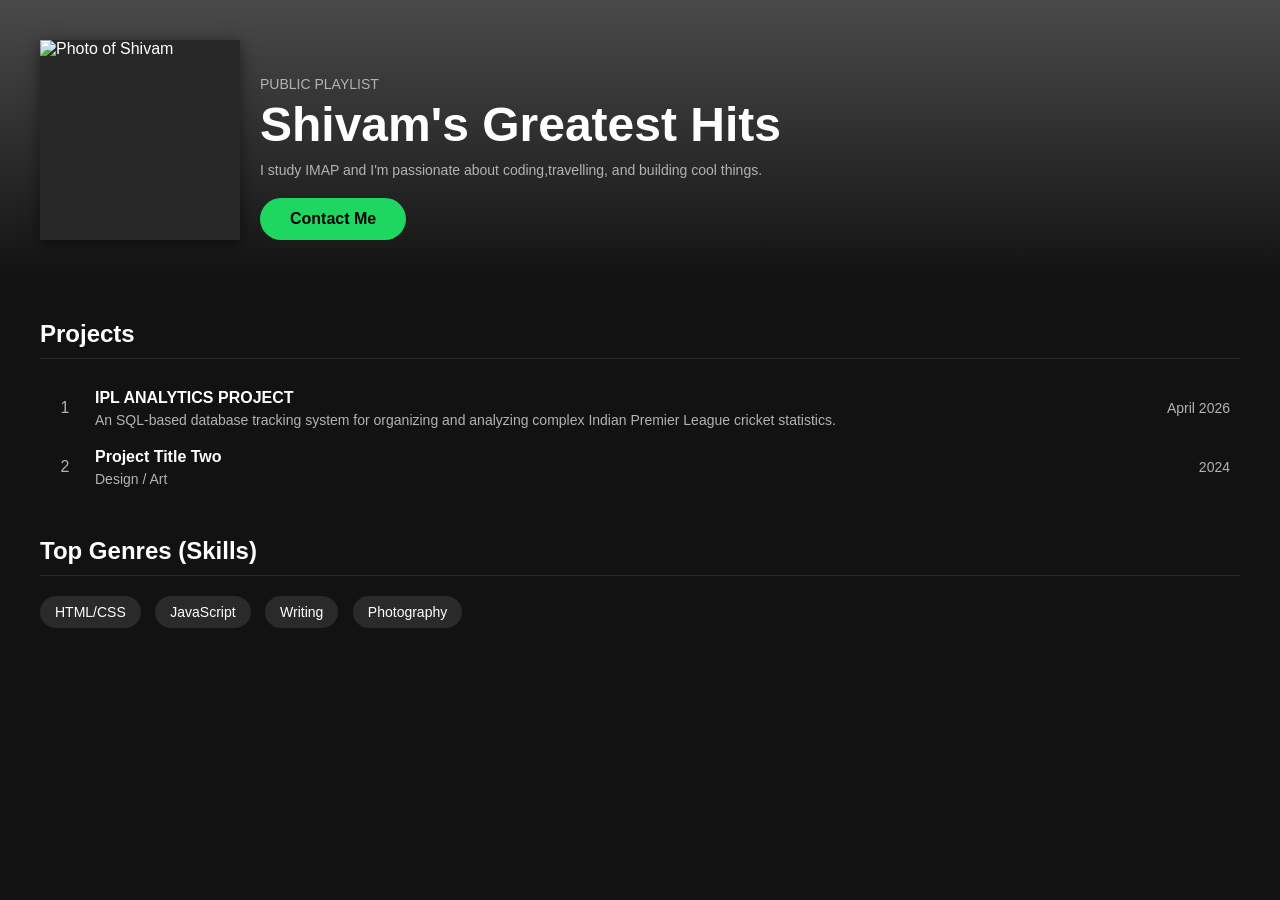
==== index.html @ 2b4e0803 "Add files via upload" ====
<!DOCTYPE html>
<html lang="en">
<head>
    <meta charset="UTF-8">
    <meta name="viewport" content="width=device-width, initial-scale=1.0">
    <title>Gogrify</title>
    <link rel="stylesheet" href="style.css">
</head>
<body>

    <header class="playlist-header">
        <!-- Placeholder for your square profile picture -->
        <img src="SHIVAM.jpg" alt="Photo of Shivam" class="album-cover" style="object-fit: cover;"> 
        <div class="playlist-info">
            <p>PUBLIC PLAYLIST</p>
            <h1>Shivam's Greatest Hits</h1>
            <p id="about">I study IMAP and I'm passionate about coding,travelling, and building cool things.</p>
            <div class="actions">
                <a href="[https://mail.google.com/mail/?view=cm&fs=1&to=shivambackup69@gmail.com](https://mail.google.com/mail/?view=cm&fs=1&to=shivambackup69@gmail.com)" target="_blank" class="play-btn">Contact Me</a>
            </div>
        </div>
    </header>

    <main class="tracklist-container">
        <h2>Projects</h2>
        <div class="tracklist">
            <!-- Project 1 -->
            <a href="https://github.com/shivam-2811/ipl-analytics-dbms" class="track">
                <div class="track-num">1</div>
                <div class="track-details">
                    <h3>IPL ANALYTICS PROJECT</h3>
                    <p>An SQL-based database tracking system for organizing and analyzing complex Indian Premier League cricket statistics.</p>
                </div>
                <div class="track-duration">April 2026</div>
            </a>

            <!-- Project 2 -->
            <a href="link-to-project-2" class="track">
                <div class="track-num">2</div>
                <div class="track-details">
                    <h3>Project Title Two</h3>
                    <p>Design / Art</p>
                </div>
                <div class="track-duration">2024</div>
            </a>
        </div>

        <section class="skills-section">
            <h2>Top Genres (Skills)</h2>
            <div class="tags">
                <span>HTML/CSS</span>
                <span>JavaScript</span>
                <span>Writing</span>
                <span>Photography</span>
            </div>
        </section>
    </main>

</body>
</html>
---- style.css ----
/* Base Styles & Dark Theme */
body {
    margin: 0;
    font-family: -apple-system, BlinkMacSystemFont, "Segoe UI", Roboto, sans-serif;
    background-color: #121212;
    color: #ffffff;
}

a { text-decoration: none; color: inherit; }

/* Playlist Header */
.playlist-header {
    display: flex;
    padding: 40px;
    background: linear-gradient(to bottom, #4a4a4a, #121212);
    gap: 20px;
    align-items: flex-end;
}

.album-cover {
    width: 200px;
    height: 200px;
    background-color: #282828;
    box-shadow: 0 4px 15px rgba(0,0,0,0.5);
    /* Add background-image: url('your-photo.jpg'); here later */
}

.playlist-info p { margin: 5px 0; color: #b3b3b3; font-size: 14px; }
.playlist-info h1 { font-size: 3rem; margin: 0 0 10px 0; }

.play-btn {
    display: inline-block;
    background-color: #1ed760; /* Music app green */
    color: black;
    padding: 12px 30px;
    border-radius: 50px;
    font-weight: bold;
    margin-top: 15px;
}

.play-btn:hover { transform: scale(1.05); }

/* Tracklist (Projects) */
.tracklist-container { padding: 20px 40px; }
.tracklist-container h2 { border-bottom: 1px solid #282828; padding-bottom: 10px;}

.track {
    display: flex;
    align-items: center;
    padding: 10px;
    border-radius: 5px;
}

.track:hover { background-color: #2a2a2a; }

.track-num { width: 30px; color: #b3b3b3; text-align: center; }
.track-details { flex-grow: 1; margin-left: 15px; }
.track-details h3 { margin: 0; font-size: 16px; }
.track-details p { margin: 5px 0 0 0; font-size: 14px; color: #b3b3b3; }
.track-duration { color: #b3b3b3; font-size: 14px; }

/* Skills Tags */
.skills-section { margin-top: 40px; }
.tags span {
    background-color: #2a2a2a;
    padding: 8px 15px;
    border-radius: 20px;
    margin-right: 10px;
    display: inline-block;
    font-size: 14px;
}

/* Mobile Responsiveness (Required by Assignment) */
@media (max-width: 600px) {
    .playlist-header {
        flex-direction: column;
        align-items: center;
        text-align: center;
        padding: 20px;
    }
    .playlist-info h1 { font-size: 2rem; }
    .tracklist-container { padding: 15px; }
}
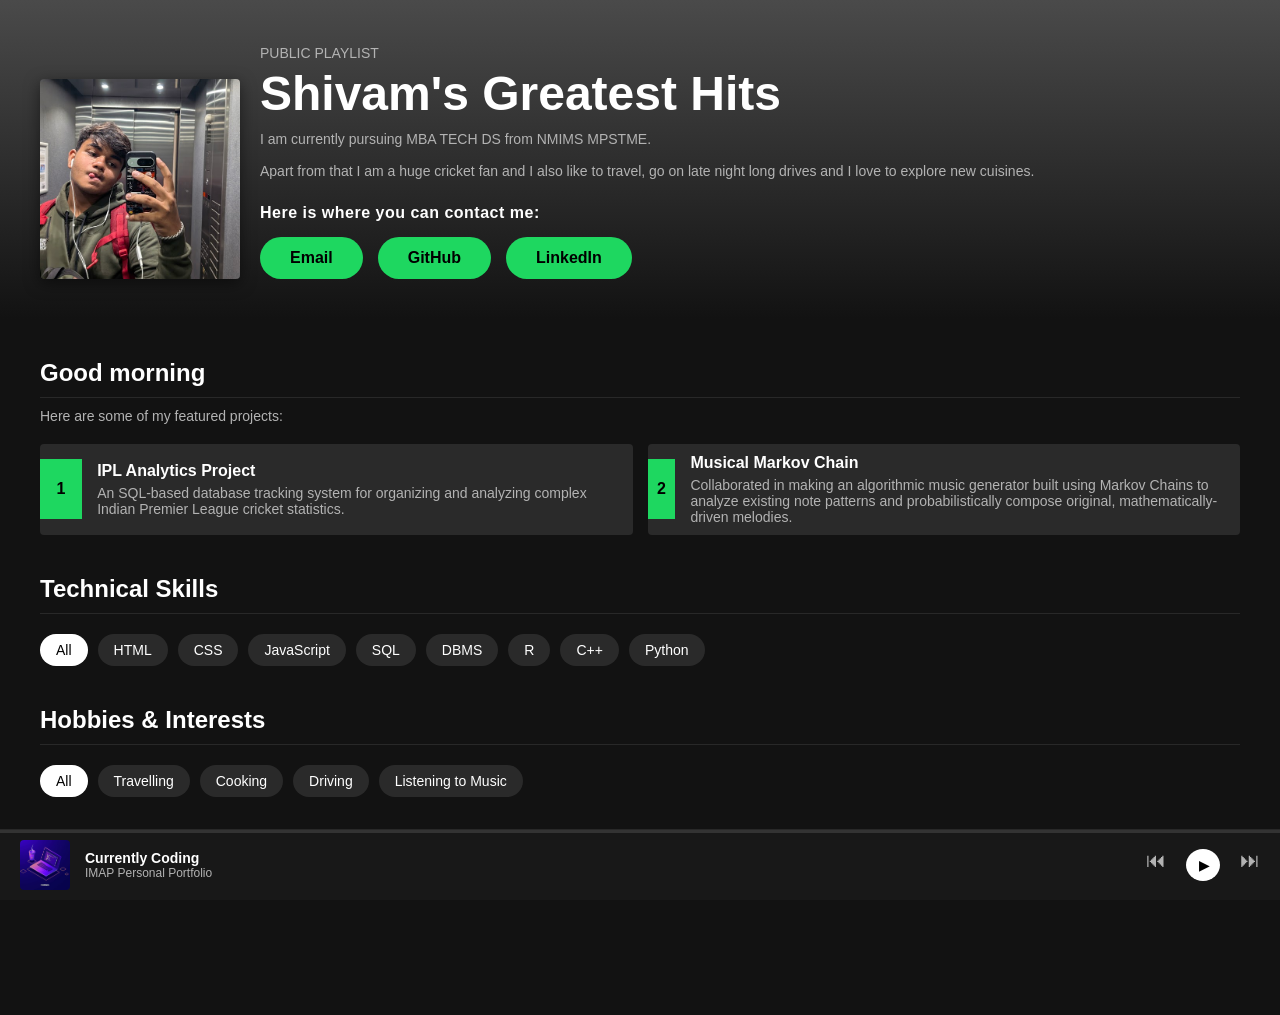
==== commit 675a7ad2: "Add files via upload" ====
--- a/index.html
+++ b/index.html
@@ -5,56 +5,148 @@
     <meta name="viewport" content="width=device-width, initial-scale=1.0">
     <title>Gogrify</title>
     <link rel="stylesheet" href="style.css">
+    <!-- Custom Browser Tab Icon (Favicon) -->
+    <link rel="icon" type="image/jpeg" href="SHIVAM.jpg">
 </head>
 <body>
 
     <header class="playlist-header">
-        <!-- Placeholder for your square profile picture -->
         <img src="SHIVAM.jpg" alt="Photo of Shivam" class="album-cover" style="object-fit: cover;"> 
         <div class="playlist-info">
             <p>PUBLIC PLAYLIST</p>
             <h1>Shivam's Greatest Hits</h1>
-            <p id="about">I study IMAP and I'm passionate about coding,travelling, and building cool things.</p>
-            <div class="actions">
-                <a href="[https://mail.google.com/mail/?view=cm&fs=1&to=shivambackup69@gmail.com](https://mail.google.com/mail/?view=cm&fs=1&to=shivambackup69@gmail.com)" target="_blank" class="play-btn">Contact Me</a>
+            <p id="about">I am currently pursuing MBA TECH DS from NMIMS MPSTME.<br><br>
+                Apart from that I am a huge cricket fan and I also like to travel, go on late night long drives and I love to explore new cuisines.</p>
+           <div style="margin-top: 25px;">
+                <p style="color: white; font-size: 16px; font-weight: bold; margin-bottom: 15px; letter-spacing: 0.5px;">Here is where you can contact me:</p>
+                <div class="actions" style="display: flex; align-items: center; gap: 15px; flex-wrap: wrap;">
+                    <a href="https://mail.google.com/mail/?view=cm&fs=1&to=shivambackup69@gmail.com" target="_blank" class="play-btn" style="margin-top: 0;">Email</a>
+                    <a href="https://github.com/shivam-2811" target="_blank" class="play-btn" style="margin-top: 0;">GitHub</a>
+                    <a href="https://linkedin.com/in/your-profile" target="_blank" class="play-btn" style="margin-top: 0;">LinkedIn</a>
+                </div>
             </div>
         </div>
     </header>
 
     <main class="tracklist-container">
-        <h2>Projects</h2>
+        <!-- Dynamic Time-Based Greeting -->
+        <h2 id="dynamic-greeting">Good evening</h2>
+        <p style="color: #b3b3b3; margin-top: -10px; margin-bottom: 20px; font-size: 14px;">Here are some of my featured projects:</p>
+        
         <div class="tracklist">
             <!-- Project 1 -->
-            <a href="https://github.com/shivam-2811/ipl-analytics-dbms" class="track">
+            <a href="https://github.com/shivam-2811/ipl-analytics-dbms" class="track" target="_blank">
                 <div class="track-num">1</div>
                 <div class="track-details">
-                    <h3>IPL ANALYTICS PROJECT</h3>
+                    <h3>IPL Analytics Project</h3>
                     <p>An SQL-based database tracking system for organizing and analyzing complex Indian Premier League cricket statistics.</p>
                 </div>
                 <div class="track-duration">April 2026</div>
             </a>
 
             <!-- Project 2 -->
-            <a href="link-to-project-2" class="track">
+            <a href="https://github.com/jthacker14/MusicalMarkov" class="track" target="_blank">
                 <div class="track-num">2</div>
                 <div class="track-details">
-                    <h3>Project Title Two</h3>
-                    <p>Design / Art</p>
+                    <h3>Musical Markov Chain</h3>
+                    <p>Collaborated in making an algorithmic music generator built using Markov Chains to analyze existing note patterns and probabilistically compose original, mathematically-driven melodies.</p>
                 </div>
                 <div class="track-duration">2024</div>
             </a>
         </div>
 
+        <!-- Skills Section -->
         <section class="skills-section">
-            <h2>Top Genres (Skills)</h2>
+            <h2>Technical Skills</h2>
             <div class="tags">
-                <span>HTML/CSS</span>
+                <span>All</span> 
+                <span>HTML</span>
+                <span>CSS</span>
                 <span>JavaScript</span>
-                <span>Writing</span>
-                <span>Photography</span>
+                <span>SQL</span>
+                <span>DBMS</span>
+                <span>R</span>
+                <span>C++</span>
+                <span>Python</span>
             </div>
         </section>
+
+        <!-- Hobbies Section -->
+        <section class="skills-section">
+            <h2>Hobbies & Interests</h2>
+            <div class="tags">
+                <span>All</span> 
+                <span>Travelling</span>
+                <span>Cooking</span>
+                <span>Driving</span>
+                <span>Listening to Music</span>
+            </div>
+        </section>
+        <div style="text-align: center; padding: 60px 0 20px 0; color: #b3b3b3; font-size: 12px;">
+            <p>Built with HTML, CSS & JS by Shivam © 2026</p>
+        </div>
     </main>
+
+    <!-- Now Playing Footer Bar -->
+    <div class="now-playing-bar">
+        <!-- Live Music Progress Bar -->
+        <div class="progress-background" style="position: absolute; top: 0; left: 0; width: 100%; height: 3px; background-color: #333;">
+            <div id="progress-bar" style="height: 100%; width: 0%; background-color: #1ed760;"></div>
+        </div>
+        
+        <div class="playing-info">
+            <img src="coding.jpg" alt="Project Art" class="mini-art" style="object-fit: cover;">
+            <div>
+                <h4>Currently Coding</h4>
+                <p>IMAP Personal Portfolio</p>
+            </div>
+        </div>
+        <div class="player-controls">
+            <span>⏮</span>
+            <span class="play-pause">▶</span>
+            <span>⏭</span>
+        </div>
+    </div>
+
+    <!-- Hidden audio file loaded here -->
+    <audio id="bg-music" src="song.mp3"></audio>
+
+    <script>
+        // Dynamic time-based greeting logic
+        const hour = new Date().getHours();
+        const greetingElement = document.getElementById('dynamic-greeting');
+        
+        if (hour < 12) {
+            greetingElement.textContent = 'Good morning';
+        } else if (hour < 18) {
+            greetingElement.textContent = 'Good afternoon';
+        } else {
+            greetingElement.textContent = 'Good evening';
+        }
+
+        // Select the play button and the audio file
+        const playButton = document.querySelector('.play-pause');
+        const mySong = document.getElementById('bg-music');
+        let isPlaying = false;
+
+        // Toggle between play/pause icons AND play/pause the actual audio
+        playButton.addEventListener('click', () => {
+            isPlaying = !isPlaying;
+            if (isPlaying) {
+                playButton.textContent = '⏸'; // Change icon to Pause
+                mySong.play();                // Start the music
+            } else {
+                playButton.textContent = '▶'; // Change icon to Play
+                mySong.pause();               // Stop the music
+            }
+        });
+
+        // Update the progress bar as the song plays
+        mySong.addEventListener('timeupdate', () => {
+            const progress = (mySong.currentTime / mySong.duration) * 100;
+            document.getElementById('progress-bar').style.width = progress + '%';
+        });
+    </script>
 
 </body>
 </html>
--- a/style.css
+++ b/style.css
@@ -4,6 +4,7 @@
     font-family: -apple-system, BlinkMacSystemFont, "Segoe UI", Roboto, sans-serif;
     background-color: #121212;
     color: #ffffff;
+    padding-bottom: 80px; /* Prevents the footer from hiding the bottom of the page */
 }
 
 a { text-decoration: none; color: inherit; }
@@ -22,7 +23,7 @@
     height: 200px;
     background-color: #282828;
     box-shadow: 0 4px 15px rgba(0,0,0,0.5);
-    /* Add background-image: url('your-photo.jpg'); here later */
+    border-radius: 4px;
 }
 
 .playlist-info p { margin: 5px 0; color: #b3b3b3; font-size: 14px; }
@@ -40,37 +41,144 @@
 
 .play-btn:hover { transform: scale(1.05); }
 
-/* Tracklist (Projects) */
+/* Tracklist (Projects) - Updated to Grid Look */
 .tracklist-container { padding: 20px 40px; }
 .tracklist-container h2 { border-bottom: 1px solid #282828; padding-bottom: 10px;}
 
+.tracklist {
+    display: grid;
+    grid-template-columns: repeat(auto-fit, minmax(250px, 1fr));
+    gap: 15px;
+}
+
 .track {
+    background-color: #2a2a2a; 
+    border-radius: 4px;
+    padding: 0;
+    overflow: hidden;
     display: flex;
     align-items: center;
-    padding: 10px;
-    border-radius: 5px;
+    transition: background-color 0.2s ease;
+    cursor: pointer;
 }
 
-.track:hover { background-color: #2a2a2a; }
+.track:hover { 
+    background-color: #4a4a4a; 
+    transform: none; 
+    box-shadow: none;
+}
 
-.track-num { width: 30px; color: #b3b3b3; text-align: center; }
-.track-details { flex-grow: 1; margin-left: 15px; }
+.track-num { 
+    width: 60px; 
+    height: 60px; 
+    background-color: #1ed760; 
+    display: flex;
+    align-items: center;
+    justify-content: center;
+    color: black; 
+    font-weight: bold; 
+}
+
+.track-details { 
+    flex-grow: 1; 
+    padding: 10px 15px; 
+    margin-left: 0; 
+}
+
 .track-details h3 { margin: 0; font-size: 16px; }
 .track-details p { margin: 5px 0 0 0; font-size: 14px; color: #b3b3b3; }
-.track-duration { color: #b3b3b3; font-size: 14px; }
 
-/* Skills Tags */
-.skills-section { margin-top: 40px; }
-.tags span {
-    background-color: #2a2a2a;
-    padding: 8px 15px;
-    border-radius: 20px;
-    margin-right: 10px;
-    display: inline-block;
-    font-size: 14px;
+.track-duration { 
+    display: none; /* Hidden to match the recent cards look */
 }
 
-/* Mobile Responsiveness (Required by Assignment) */
+/* Skills Tags - Updated to Pill Look */
+.skills-section { margin-top: 40px; }
+
+.tags {
+    display: flex;
+    flex-wrap: wrap;
+    gap: 10px;
+}
+
+.tags span {
+    background-color: #2a2a2a; 
+    color: white;
+    padding: 8px 16px;
+    border-radius: 32px; /* Makes them perfectly round on the edges */
+    font-size: 14px;
+    font-weight: 500;
+    margin: 0;
+}
+
+/* Makes the first tag in every section look "Active" (White background, black text) */
+.tags span:first-child {
+    background-color: white;
+    color: black;
+}
+
+/* Now Playing Bar */
+.now-playing-bar {
+    position: fixed;
+    bottom: 0;
+    left: 0;
+    width: 100%;
+    background-color: #181818;
+    border-top: 1px solid #282828;
+    display: flex;
+    justify-content: space-between;
+    align-items: center;
+    padding: 10px 20px;
+    box-sizing: border-box;
+    z-index: 100;
+}
+
+.playing-info {
+    display: flex;
+    align-items: center;
+    gap: 15px;
+}
+
+.mini-art {
+    width: 50px;
+    height: 50px;
+    background-color: #1ed760; 
+    border-radius: 4px;
+}
+
+.playing-info h4 { margin: 0; font-size: 14px; }
+.playing-info p { margin: 0; font-size: 12px; color: #b3b3b3; }
+
+.player-controls {
+    display: flex;
+    gap: 20px;
+    font-size: 20px;
+    color: #b3b3b3;
+    cursor: pointer;
+}
+
+/* Play button updated to White Circle */
+.play-pause {
+    background-color: white;
+    color: black;
+    border-radius: 50%;
+    width: 32px;
+    height: 32px;
+    display: flex;
+    align-items: center;
+    justify-content: center;
+    font-size: 14px;
+    padding-left: 2px; /* Centers the play triangle */
+}
+
+.play-pause:hover { 
+    transform: scale(1.05); 
+    color: black;
+}
+
+.player-controls span:hover { color: white; }
+
+/* Mobile Responsiveness */
 @media (max-width: 600px) {
     .playlist-header {
         flex-direction: column;
@@ -80,4 +188,10 @@
     }
     .playlist-info h1 { font-size: 2rem; }
     .tracklist-container { padding: 15px; }
+    
+    /* Adjusts bottom bar for mobile screens */
+    .playing-info h4 { font-size: 12px; }
+    .playing-info p { font-size: 10px; }
+    .player-controls { gap: 10px; font-size: 16px; }
+    .mini-art { width: 40px; height: 40px; }
 }
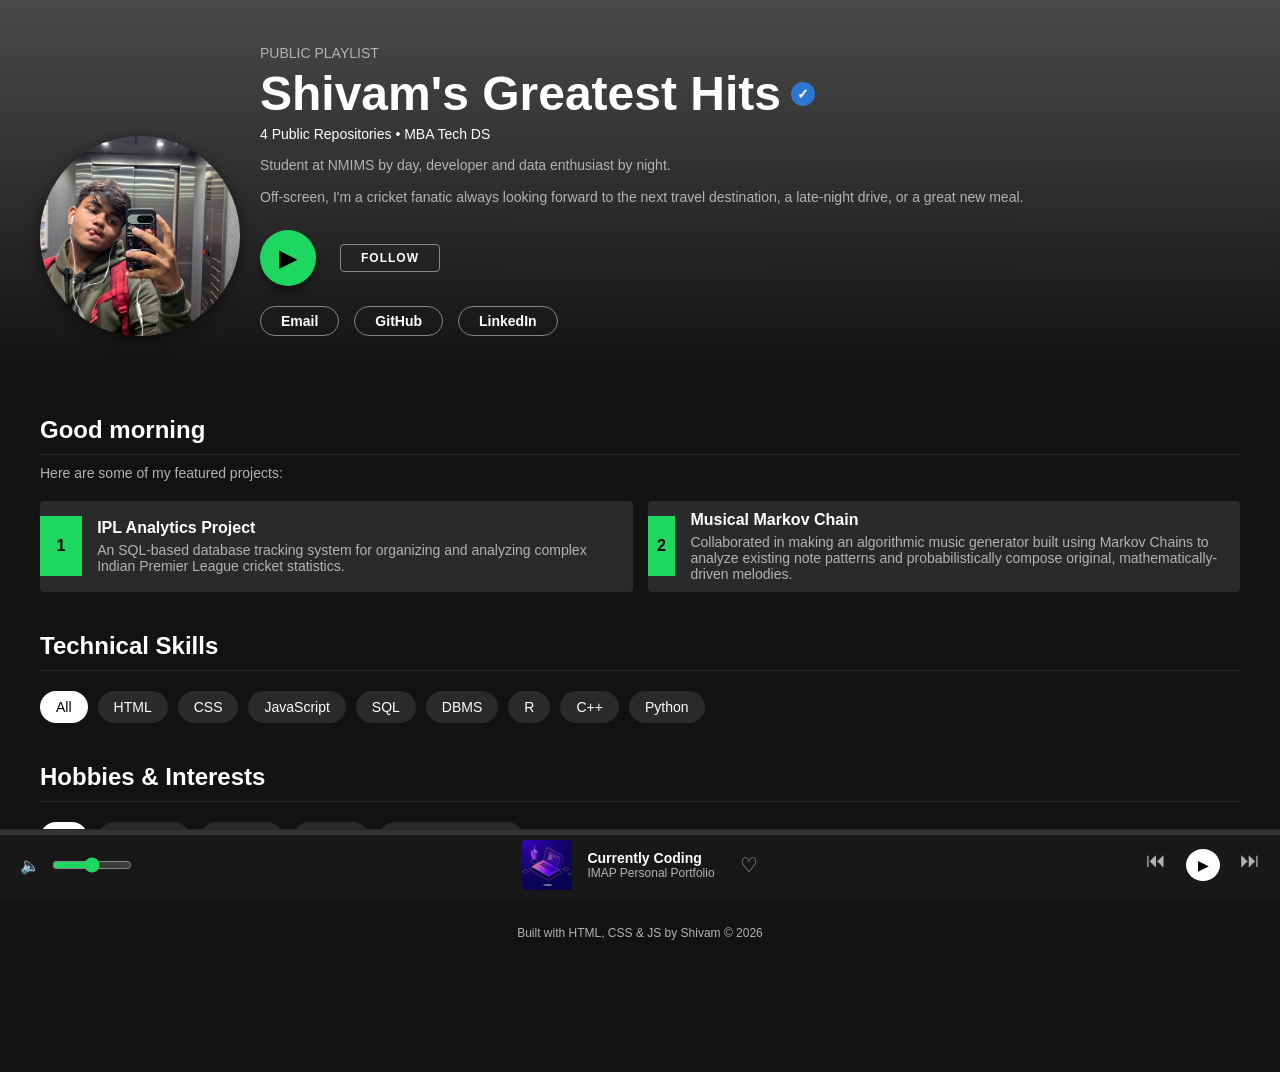
==== commit 2477b7aa: "Add files via upload" ====
--- a/index.html
+++ b/index.html
@@ -11,19 +11,30 @@
 <body>
 
     <header class="playlist-header">
-        <img src="SHIVAM.jpg" alt="Photo of Shivam" class="album-cover" style="object-fit: cover;"> 
+        <img src="SHIVAM.jpg" alt="Photo of Shivam" class="album-cover" style="object-fit: cover; border-radius: 50%;">
         <div class="playlist-info">
             <p>PUBLIC PLAYLIST</p>
-            <h1>Shivam's Greatest Hits</h1>
-            <p id="about">I am currently pursuing MBA TECH DS from NMIMS MPSTME.<br><br>
-                Apart from that I am a huge cricket fan and I also like to travel, go on late night long drives and I love to explore new cuisines.</p>
-           <div style="margin-top: 25px;">
-                <p style="color: white; font-size: 16px; font-weight: bold; margin-bottom: 15px; letter-spacing: 0.5px;">Here is where you can contact me:</p>
+            <h1 style="display: flex; align-items: center; gap: 10px; margin: 0 0 5px 0;">
+                Shivam's Greatest Hits
+                <span style="background-color: #2e77d0; color: white; border-radius: 50%; width: 24px; height: 24px; display: flex; align-items: center; justify-content: center; font-size: 14px;">✓</span>
+            </h1>
+            <p style="color: white; font-weight: 500; font-size: 14px; margin: 0 0 15px 0;">4 Public Repositories • MBA Tech DS</p>
+            <p id="about">Student at NMIMS by day, developer and data enthusiast by night.<br><br>
+                Off-screen, I'm a cricket fanatic always looking forward to the next travel destination, a late-night drive, or a great new meal.</p>
+          <div style="margin-top: 25px;">
+                <!-- Distinctive Follow Button Row -->
+                <div style="margin-bottom: 20px; display: flex; align-items: center; gap: 24px;">
+                    <button class="big-play-btn" style="width: 56px; height: 56px; border-radius: 50%; background-color: #1ed760; color: black; border: none; font-size: 24px; padding-left: 5px; display: flex; align-items: center; justify-content: center; cursor: pointer; transition: transform 0.1s, background-color 0.2s; box-shadow: 0 8px 8px rgba(0,0,0,0.3);">▶</button>
+                    <button id="follow-btn" style="background: transparent; color: white; border: 1px solid #878787; padding: 6px 20px; border-radius: 4px; text-transform: uppercase; font-weight: bold; font-size: 12px; cursor: pointer; letter-spacing: 1px; transition: all 0.2s;">Follow</button>
+                </div>
+                
+                <!-- Secondary Social Links Row -->
                 <div class="actions" style="display: flex; align-items: center; gap: 15px; flex-wrap: wrap;">
-                    <a href="https://mail.google.com/mail/?view=cm&fs=1&to=shivambackup69@gmail.com" target="_blank" class="play-btn" style="margin-top: 0;">Email</a>
-                    <a href="https://github.com/shivam-2811" target="_blank" class="play-btn" style="margin-top: 0;">GitHub</a>
-                    <a href="https://linkedin.com/in/your-profile" target="_blank" class="play-btn" style="margin-top: 0;">LinkedIn</a>
-                </div>
+                    <a href="https://mail.google.com/mail/?view=cm&fs=1&to=shivambackup69@gmail.com" target="_blank" style="background: transparent; color: white; border: 1px solid #878787; padding: 6px 20px; border-radius: 32px; font-weight: bold; font-size: 14px; transition: all 0.2s;">Email</a>
+                    <a href="https://github.com/shivam-2811" target="_blank" style="background: transparent; color: white; border: 1px solid #878787; padding: 6px 20px; border-radius: 32px; font-weight: bold; font-size: 14px; transition: all 0.2s;">GitHub</a>
+                    <a href="https://www.linkedin.com/in/shivam-gogri-225370330" target="_blank" style="background: transparent; color: white; border: 1px solid #878787; padding: 6px 20px; border-radius: 32px; font-weight: bold; font-size: 14px; transition: all 0.2s;">LinkedIn</a>
+                </div>
+            </div>
             </div>
         </div>
     </header>
@@ -51,7 +62,7 @@
                     <h3>Musical Markov Chain</h3>
                     <p>Collaborated in making an algorithmic music generator built using Markov Chains to analyze existing note patterns and probabilistically compose original, mathematically-driven melodies.</p>
                 </div>
-                <div class="track-duration">2024</div>
+                <div class="track-duration">April 2026</div>
             </a>
         </div>
 
@@ -59,7 +70,7 @@
         <section class="skills-section">
             <h2>Technical Skills</h2>
             <div class="tags">
-                <span>All</span> 
+                <span class="active">All</span> 
                 <span>HTML</span>
                 <span>CSS</span>
                 <span>JavaScript</span>
@@ -75,7 +86,7 @@
         <section class="skills-section">
             <h2>Hobbies & Interests</h2>
             <div class="tags">
-                <span>All</span> 
+                <span class="active">All</span> 
                 <span>Travelling</span>
                 <span>Cooking</span>
                 <span>Driving</span>
@@ -89,22 +100,28 @@
 
     <!-- Now Playing Footer Bar -->
     <div class="now-playing-bar">
+        <div class="volume-control" style="display: flex; align-items: center; gap: 10px; color: #b3b3b3;">
+            <span>🔈</span>
+            <input type="range" id="volume-slider" min="0" max="1" step="0.01" value="0.5" style="width: 80px; accent-color: #1ed760;">
+        </div>
         <!-- Live Music Progress Bar -->
-        <div class="progress-background" style="position: absolute; top: 0; left: 0; width: 100%; height: 3px; background-color: #333;">
+        <div id="progress-container" class="progress-background" style="position: absolute; top: 0; left: 0; width: 100%; height: 5px; background-color: #333; cursor: pointer;">
             <div id="progress-bar" style="height: 100%; width: 0%; background-color: #1ed760;"></div>
         </div>
         
         <div class="playing-info">
-            <img src="coding.jpg" alt="Project Art" class="mini-art" style="object-fit: cover;">
+            <img src="coding.jpg" id="current-art" alt="Project Art" class="mini-art" style="object-fit: cover;">
             <div>
-                <h4>Currently Coding</h4>
-                <p>IMAP Personal Portfolio</p>
-            </div>
+                <h4 id="current-title">Currently Coding</h4>
+                <p id="current-desc">IMAP Personal Portfolio</p>
+            </div>
+            <!-- Add the heart here -->
+            <span id="like-btn" title="Save to Your Library" style="cursor: pointer; font-size: 20px; margin-left: 10px; color: #b3b3b3; transition: color 0.2s;">♡</span>
         </div>
         <div class="player-controls">
-            <span>⏮</span>
-            <span class="play-pause">▶</span>
-            <span>⏭</span>
+            <span id="prev-track" title="Previous">⏮</span>
+            <span class="play-pause" title="Play">▶</span>
+            <span id="next-track" title="Next">⏭</span>
         </div>
     </div>
 
@@ -112,39 +129,154 @@
     <audio id="bg-music" src="song.mp3"></audio>
 
     <script>
-        // Dynamic time-based greeting logic
+        // 1. Audio and Button Variables
+        const mySong = document.getElementById('bg-music');
+        const playButton = document.querySelector('.play-pause');
+        const volumeSlider = document.getElementById('volume-slider');
+        const prevButton = document.getElementById('prev-track');
+        const nextButton = document.getElementById('next-track');
+        
+        // UI Elements to Update
+        const currentTitle = document.getElementById('current-title');
+        const currentDesc = document.getElementById('current-desc');
+        const currentArt = document.getElementById('current-art');
+        
+        let isPlaying = false;
+
+        // 2. The Playlist Array
+        const playlist = [
+            { title: "Currently Coding", artist: "IMAP Personal Portfolio", src: "song.mp3", art: "coding.jpg" },
+            { title: "Late Night Focus", artist: "Lofi Beats", src: "song3.mp3", art: "coding.jpg" },
+            { title: "Debugging Anthem", artist: "Synthwave", src: "song2.mp3", art: "coding.jpg" },
+            { title: "Rebooting the brain", artist: "Synthwave", src: "song1.mp3", art: "coding.jpg" }
+        ];
+        let trackIndex = 0;
+
+        // Function to load a track
+        function loadTrack(index) {
+            document.title = `${playlist[index].title} - Shivam's Portfolio`;
+            mySong.src = playlist[index].src;
+            currentTitle.textContent = playlist[index].title;
+            currentDesc.textContent = playlist[index].artist;
+            currentArt.src = playlist[index].art;
+            
+            // If music was already playing, automatically play the new track
+            if (isPlaying) {
+                mySong.play();
+            }
+        }
+
+        // 3. Next and Previous Track Controls
+        nextButton.addEventListener('click', () => {
+            trackIndex = (trackIndex + 1) % playlist.length; // Loops back to start
+            loadTrack(trackIndex);
+        });
+
+        prevButton.addEventListener('click', () => {
+            trackIndex = (trackIndex - 1 + playlist.length) % playlist.length; // Loops to end
+            loadTrack(trackIndex);
+        });
+
+        // Auto-play the next song when the current one finishes
+        mySong.addEventListener('ended', () => {
+            nextButton.click();
+        });
+
+        // 4. Volume Control
+        mySong.volume = volumeSlider.value; 
+        volumeSlider.addEventListener('input', (e) => {
+            mySong.volume = e.target.value;
+        });
+
+        // 5. Interactive Tags Logic
+        const tags = document.querySelectorAll('.tags span');
+        tags.forEach(tag => {
+            tag.addEventListener('click', () => {
+                tag.parentElement.querySelectorAll('span').forEach(t => t.classList.remove('active'));
+                tag.classList.add('active');
+            });
+        });
+
+        // 6. Dynamic time-based greeting
         const hour = new Date().getHours();
         const greetingElement = document.getElementById('dynamic-greeting');
-        
-        if (hour < 12) {
-            greetingElement.textContent = 'Good morning';
-        } else if (hour < 18) {
-            greetingElement.textContent = 'Good afternoon';
-        } else {
-            greetingElement.textContent = 'Good evening';
-        }
-
-        // Select the play button and the audio file
-        const playButton = document.querySelector('.play-pause');
-        const mySong = document.getElementById('bg-music');
-        let isPlaying = false;
-
-        // Toggle between play/pause icons AND play/pause the actual audio
+        if (hour < 12) greetingElement.textContent = 'Good morning';
+        else if (hour < 18) greetingElement.textContent = 'Good afternoon';
+        else greetingElement.textContent = 'Good evening';
+
+        // 7. Play/Pause Logic
         playButton.addEventListener('click', () => {
             isPlaying = !isPlaying;
             if (isPlaying) {
                 playButton.textContent = '⏸'; // Change icon to Pause
                 mySong.play();                // Start the music
+                
+                // Update the browser tab to show the song is playing
+                document.title = `▶ ${currentTitle.textContent}`; 
             } else {
                 playButton.textContent = '▶'; // Change icon to Play
                 mySong.pause();               // Stop the music
-            }
-        });
-
-        // Update the progress bar as the song plays
+                
+                // Revert the browser tab back to the default title
+                document.title = "Shivam's Portfolio";
+            }
+        });
+
+        // 8. Progress Bar Logic
         mySong.addEventListener('timeupdate', () => {
-            const progress = (mySong.currentTime / mySong.duration) * 100;
-            document.getElementById('progress-bar').style.width = progress + '%';
+            if (!isNaN(mySong.duration)) {
+                const progress = (mySong.currentTime / mySong.duration) * 100;
+                document.getElementById('progress-bar').style.width = progress + '%';
+            }
+        });
+
+        const followBtn = document.getElementById('follow-btn');
+        followBtn.addEventListener('click', () => {
+            if (followBtn.textContent === 'FOLLOW') {
+                followBtn.textContent = 'FOLLOWING';
+                followBtn.style.border = '1px solid white';
+            } else {
+                followBtn.textContent = 'FOLLOW';
+                followBtn.style.border = '1px solid #878787';
+            }
+        });
+
+        document.addEventListener('keydown', (e) => {
+            // Check if spacebar is pressed and we aren't typing in an input field
+            if (e.code === 'Space' && e.target.tagName !== 'INPUT') {
+                e.preventDefault(); // Prevents the page from scrolling down
+                playButton.click(); // Triggers your existing play/pause logic
+            }
+        });
+        const likeBtn = document.getElementById('like-btn');
+        likeBtn.addEventListener('click', () => {
+            if (likeBtn.textContent === '♡') {
+                likeBtn.textContent = '♥';
+                likeBtn.style.color = '#1ed760'; // Spotify Green
+            } else {
+                likeBtn.textContent = '♡';
+                likeBtn.style.color = '#b3b3b3'; // Back to grey
+            }
+        });
+
+        document.querySelector('.big-play-btn').addEventListener('click', () => {
+            playButton.click(); // Triggers your existing play/pause logic
+        });
+
+        const progressContainer = document.getElementById('progress-container');
+
+        progressContainer.addEventListener('click', (e) => {
+            // Get the total width of the progress bar
+            const width = progressContainer.clientWidth;
+            // Get exactly where the user clicked on the X axis
+            const clickX = e.offsetX;
+            // Get the total length of the current song
+            const duration = mySong.duration;
+
+            // Only jump if a song is actually loaded and has a duration
+            if (!isNaN(duration)) {
+                mySong.currentTime = (clickX / width) * duration;
+            }
         });
     </script>
 
--- a/style.css
+++ b/style.css
@@ -66,6 +66,22 @@
     background-color: #4a4a4a; 
     transform: none; 
     box-shadow: none;
+}
+
+/* NEW: Spotify Track Play Hover Effect */
+.track:hover .track-num {
+    color: transparent; /* Hides the number */
+    position: relative;
+}
+
+.track:hover .track-num::after {
+    content: '▶';
+    color: white;
+    position: absolute;
+    left: 50%;
+    top: 50%;
+    transform: translate(-50%, -50%);
+    font-size: 14px;
 }
 
 .track-num { 
@@ -109,10 +125,13 @@
     font-size: 14px;
     font-weight: 500;
     margin: 0;
-}
-
-/* Makes the first tag in every section look "Active" (White background, black text) */
-.tags span:first-child {
+    /* NEW: Added for interactive hover/click */
+    cursor: pointer;
+    transition: all 0.3s ease;
+}
+
+/* NEW: Active state class for JS to toggle (Replaced the static :first-child rule) */
+.tags span.active {
     background-color: white;
     color: black;
 }
@@ -144,6 +163,7 @@
     height: 50px;
     background-color: #1ed760; 
     border-radius: 4px;
+    object-fit: cover;
 }
 
 .playing-info h4 { margin: 0; font-size: 14px; }
@@ -194,4 +214,31 @@
     .playing-info p { font-size: 10px; }
     .player-controls { gap: 10px; font-size: 16px; }
     .mini-art { width: 40px; height: 40px; }
+}
+
+/* Custom Spotify-style Scrollbar */
+::-webkit-scrollbar {
+    width: 12px;
+}
+::-webkit-scrollbar-track {
+    background: #121212; 
+}
+::-webkit-scrollbar-thumb {
+    background: #5a5a5a; 
+    border-radius: 10px;
+    border: 3px solid #121212; /* Creates padding around the thumb */
+}
+::-webkit-scrollbar-thumb:hover {
+    background: #b3b3b3; 
+}
+
+.actions a:hover, #follow-btn:hover {
+    border-color: white !important;
+    transform: scale(1.02);
+}
+
+/* Custom Spotify Green Text Selection */
+::selection {
+    background-color: #1ed760;
+    color: #000000;
 }
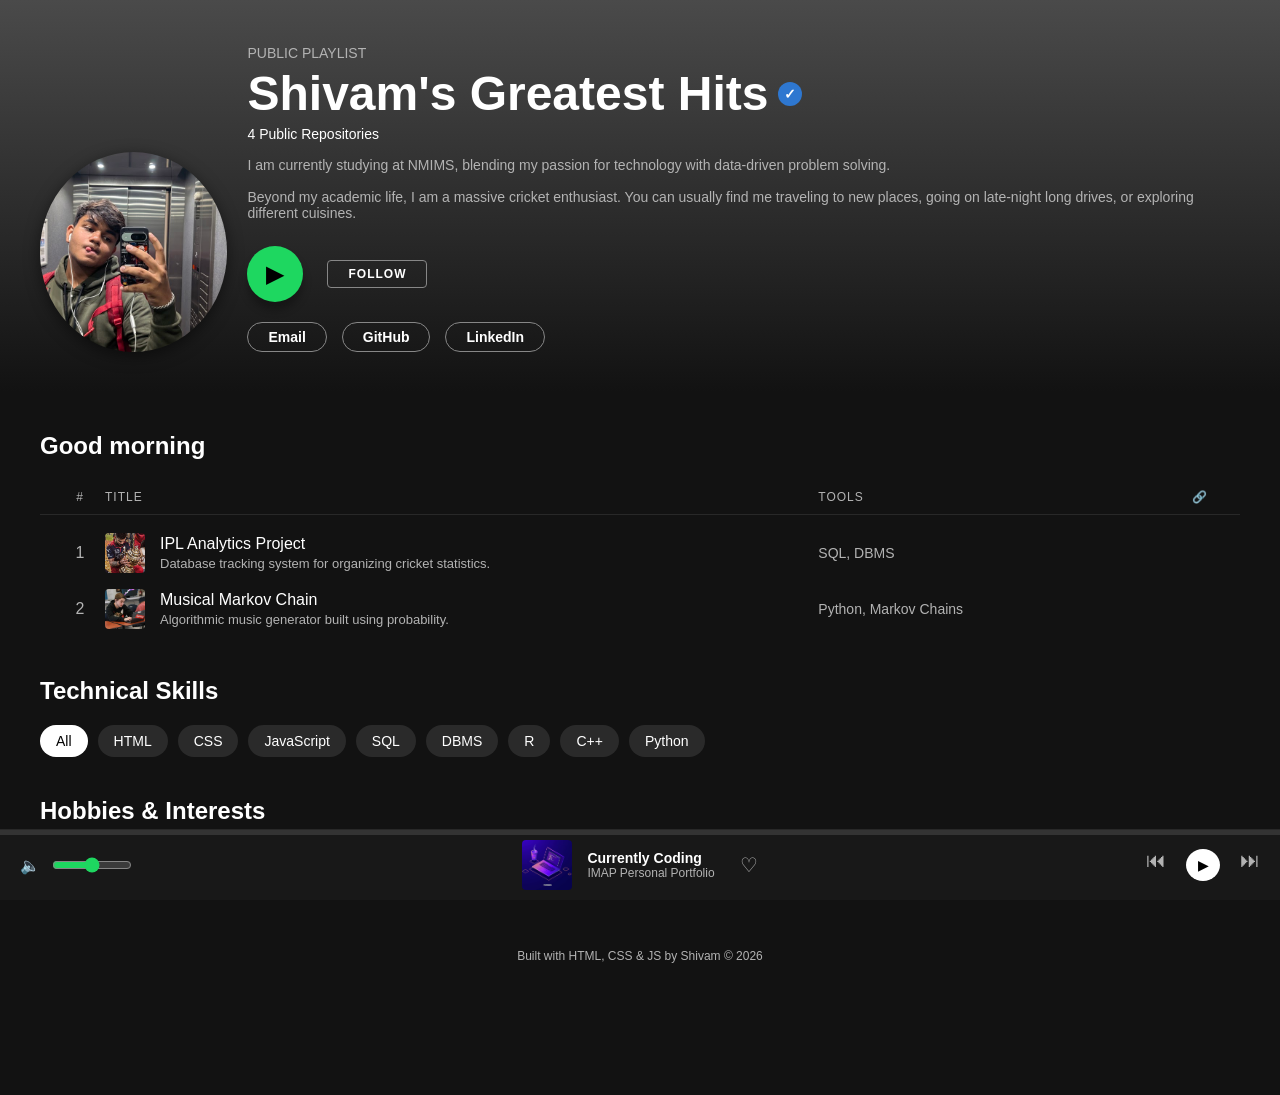
==== commit 475df975: "Add files via upload" ====
--- a/index.html
+++ b/index.html
@@ -18,9 +18,9 @@
                 Shivam's Greatest Hits
                 <span style="background-color: #2e77d0; color: white; border-radius: 50%; width: 24px; height: 24px; display: flex; align-items: center; justify-content: center; font-size: 14px;">✓</span>
             </h1>
-            <p style="color: white; font-weight: 500; font-size: 14px; margin: 0 0 15px 0;">4 Public Repositories • MBA Tech DS</p>
-            <p id="about">Student at NMIMS by day, developer and data enthusiast by night.<br><br>
-                Off-screen, I'm a cricket fanatic always looking forward to the next travel destination, a late-night drive, or a great new meal.</p>
+            <p style="color: white; font-weight: 500; font-size: 14px; margin: 0 0 15px 0;">4 Public Repositories</p>
+            <p id="about">I am currently studying at NMIMS, blending my passion for technology with data-driven problem solving.<br><br>
+                Beyond my academic life, I am a massive cricket enthusiast. You can usually find me traveling to new places, going on late-night long drives, or exploring different cuisines.</p>
           <div style="margin-top: 25px;">
                 <!-- Distinctive Follow Button Row -->
                 <div style="margin-bottom: 20px; display: flex; align-items: center; gap: 24px;">
@@ -35,35 +35,49 @@
                     <a href="https://www.linkedin.com/in/shivam-gogri-225370330" target="_blank" style="background: transparent; color: white; border: 1px solid #878787; padding: 6px 20px; border-radius: 32px; font-weight: bold; font-size: 14px; transition: all 0.2s;">LinkedIn</a>
                 </div>
             </div>
-            </div>
         </div>
     </header>
 
     <main class="tracklist-container">
         <!-- Dynamic Time-Based Greeting -->
         <h2 id="dynamic-greeting">Good evening</h2>
-        <p style="color: #b3b3b3; margin-top: -10px; margin-bottom: 20px; font-size: 14px;">Here are some of my featured projects:</p>
-        
+        
+        <!-- Tracklist Header Row -->
+        <div class="tracklist-header">
+            <div style="text-align: center;">#</div>
+            <div>Title</div>
+            <div>Tools</div>
+            <div style="text-align: center;">🔗</div>
+        </div>
+
         <div class="tracklist">
-            <!-- Project 1 -->
-            <a href="https://github.com/shivam-2811/ipl-analytics-dbms" class="track" target="_blank">
+            <!-- Project 1 (Now points to the relative local/GitHub file path) -->
+            <div class="track" onclick="window.location.href='ipl-project.html'">
                 <div class="track-num">1</div>
-                <div class="track-details">
-                    <h3>IPL Analytics Project</h3>
-                    <p>An SQL-based database tracking system for organizing and analyzing complex Indian Premier League cricket statistics.</p>
-                </div>
-                <div class="track-duration">April 2026</div>
-            </a>
-
-            <!-- Project 2 -->
-            <a href="https://github.com/jthacker14/MusicalMarkov" class="track" target="_blank">
+                <div class="track-title-container">
+                    <img src="kohli.jpeg" alt="Project Art" class="track-img">
+                    <div class="track-title-info">
+                        <h3 class="track-title-text">IPL Analytics Project</h3>
+                        <p class="track-desc-text">Database tracking system for organizing cricket statistics.</p>
+                    </div>
+                </div>
+                <div class="track-tools">SQL, DBMS</div>
+                <div class="track-link" title="Open Project Page">↗</div>
+            </div>
+
+            <!-- Project 2 (Still opens GitHub in a pop-up window) -->
+           <div class="track" onclick="window.location.href='markov-project.html'">
                 <div class="track-num">2</div>
-                <div class="track-details">
-                    <h3>Musical Markov Chain</h3>
-                    <p>Collaborated in making an algorithmic music generator built using Markov Chains to analyze existing note patterns and probabilistically compose original, mathematically-driven melodies.</p>
-                </div>
-                <div class="track-duration">April 2026</div>
-            </a>
+                <div class="track-title-container">
+                    <img src="music_markov.jpg" alt="Project Art" class="track-img">
+                    <div class="track-title-info">
+                        <h3 class="track-title-text">Musical Markov Chain</h3>
+                        <p class="track-desc-text">Algorithmic music generator built using probability.</p>
+                    </div>
+                </div>
+                <div class="track-tools">Python, Markov Chains</div>
+                <div class="track-link" title="Open GitHub Repo">↗</div>
+            </div>
         </div>
 
         <!-- Skills Section -->
@@ -248,6 +262,7 @@
                 playButton.click(); // Triggers your existing play/pause logic
             }
         });
+        
         const likeBtn = document.getElementById('like-btn');
         likeBtn.addEventListener('click', () => {
             if (likeBtn.textContent === '♡') {
--- a/style.css
+++ b/style.css
@@ -41,37 +41,59 @@
 
 .play-btn:hover { transform: scale(1.05); }
 
-/* Tracklist (Projects) - Updated to Grid Look */
+/* Tracklist (Projects) - Spotify List View */
 .tracklist-container { padding: 20px 40px; }
-.tracklist-container h2 { border-bottom: 1px solid #282828; padding-bottom: 10px;}
+
+/* The Header Row (#, Title, Tools) */
+.tracklist-header {
+    display: grid;
+    grid-template-columns: 50px 2fr 1fr 50px;
+    padding: 10px 15px;
+    color: #b3b3b3;
+    font-size: 12px;
+    text-transform: uppercase;
+    letter-spacing: 1px;
+    border-bottom: 1px solid #282828;
+    margin-bottom: 10px;
+}
 
 .tracklist {
+    display: flex;
+    flex-direction: column;
+}
+
+/* Individual Project Row */
+.track {
     display: grid;
-    grid-template-columns: repeat(auto-fit, minmax(250px, 1fr));
-    gap: 15px;
-}
-
-.track {
-    background-color: #2a2a2a; 
+    grid-template-columns: 50px 2fr 1fr 50px;
+    align-items: center;
+    background-color: transparent; 
     border-radius: 4px;
-    padding: 0;
-    overflow: hidden;
-    display: flex;
-    align-items: center;
+    padding: 8px 15px;
     transition: background-color 0.2s ease;
     cursor: pointer;
+    color: white;
 }
 
 .track:hover { 
-    background-color: #4a4a4a; 
-    transform: none; 
-    box-shadow: none;
-}
-
-/* NEW: Spotify Track Play Hover Effect */
+    background-color: #2a2a2a; 
+}
+
+/* The Number / Play Icon Column */
+.track-num {
+    text-align: center;
+    color: #b3b3b3;
+    font-size: 16px;
+    font-variant-numeric: tabular-nums;
+    position: relative;
+    width: auto;
+    height: auto;
+    background: none;
+    display: block;
+}
+
 .track:hover .track-num {
-    color: transparent; /* Hides the number */
-    position: relative;
+    color: transparent;
 }
 
 .track:hover .track-num::after {
@@ -84,28 +106,74 @@
     font-size: 14px;
 }
 
-.track-num { 
-    width: 60px; 
-    height: 60px; 
-    background-color: #1ed760; 
-    display: flex;
-    align-items: center;
+/* The Title & Image Column */
+.track-title-container {
+    display: flex;
+    align-items: center;
+    gap: 15px;
+    overflow: hidden;
+}
+
+.track-img {
+    width: 40px;
+    height: 40px;
+    border-radius: 4px;
+    object-fit: cover;
+    background-color: #282828;
+}
+
+.track-title-info {
+    display: flex;
+    flex-direction: column;
     justify-content: center;
-    color: black; 
-    font-weight: bold; 
-}
-
-.track-details { 
-    flex-grow: 1; 
-    padding: 10px 15px; 
-    margin-left: 0; 
-}
-
-.track-details h3 { margin: 0; font-size: 16px; }
-.track-details p { margin: 5px 0 0 0; font-size: 14px; color: #b3b3b3; }
-
-.track-duration { 
-    display: none; /* Hidden to match the recent cards look */
+    overflow: hidden;
+}
+
+.track-title-text { 
+    margin: 0; 
+    font-size: 16px; 
+    font-weight: normal; 
+    white-space: nowrap;
+    overflow: hidden;
+    text-overflow: ellipsis;
+}
+
+.track-desc-text { 
+    margin: 3px 0 0 0; 
+    font-size: 13px; 
+    color: #b3b3b3; 
+    white-space: nowrap;
+    overflow: hidden;
+    text-overflow: ellipsis;
+}
+
+/* The Tools Column */
+.track-tools {
+    color: #b3b3b3;
+    font-size: 14px;
+    white-space: nowrap;
+    overflow: hidden;
+    text-overflow: ellipsis;
+}
+
+.track:hover .track-tools {
+    color: white;
+}
+
+/* Link Icon Column */
+.track-link {
+    text-align: center;
+    color: transparent; /* Hidden until hovered */
+    font-size: 16px;
+}
+
+.track:hover .track-link {
+    color: #b3b3b3;
+}
+
+.track-link:hover {
+    color: white !important;
+    transform: scale(1.1);
 }
 
 /* Skills Tags - Updated to Pill Look */
@@ -125,12 +193,10 @@
     font-size: 14px;
     font-weight: 500;
     margin: 0;
-    /* NEW: Added for interactive hover/click */
     cursor: pointer;
     transition: all 0.3s ease;
 }
 
-/* NEW: Active state class for JS to toggle (Replaced the static :first-child rule) */
 .tags span.active {
     background-color: white;
     color: black;
@@ -214,6 +280,15 @@
     .playing-info p { font-size: 10px; }
     .player-controls { gap: 10px; font-size: 16px; }
     .mini-art { width: 40px; height: 40px; }
+    
+    /* Adjusts new tracklist for mobile screens */
+    .tracklist-header {
+        grid-template-columns: 30px 1fr 0px 30px; /* Hides Tools on mobile */
+    }
+    .track {
+        grid-template-columns: 30px 1fr 0px 30px;
+    }
+    .track-tools { display: none; } /* Hides Tools column on small screens */
 }
 
 /* Custom Spotify-style Scrollbar */
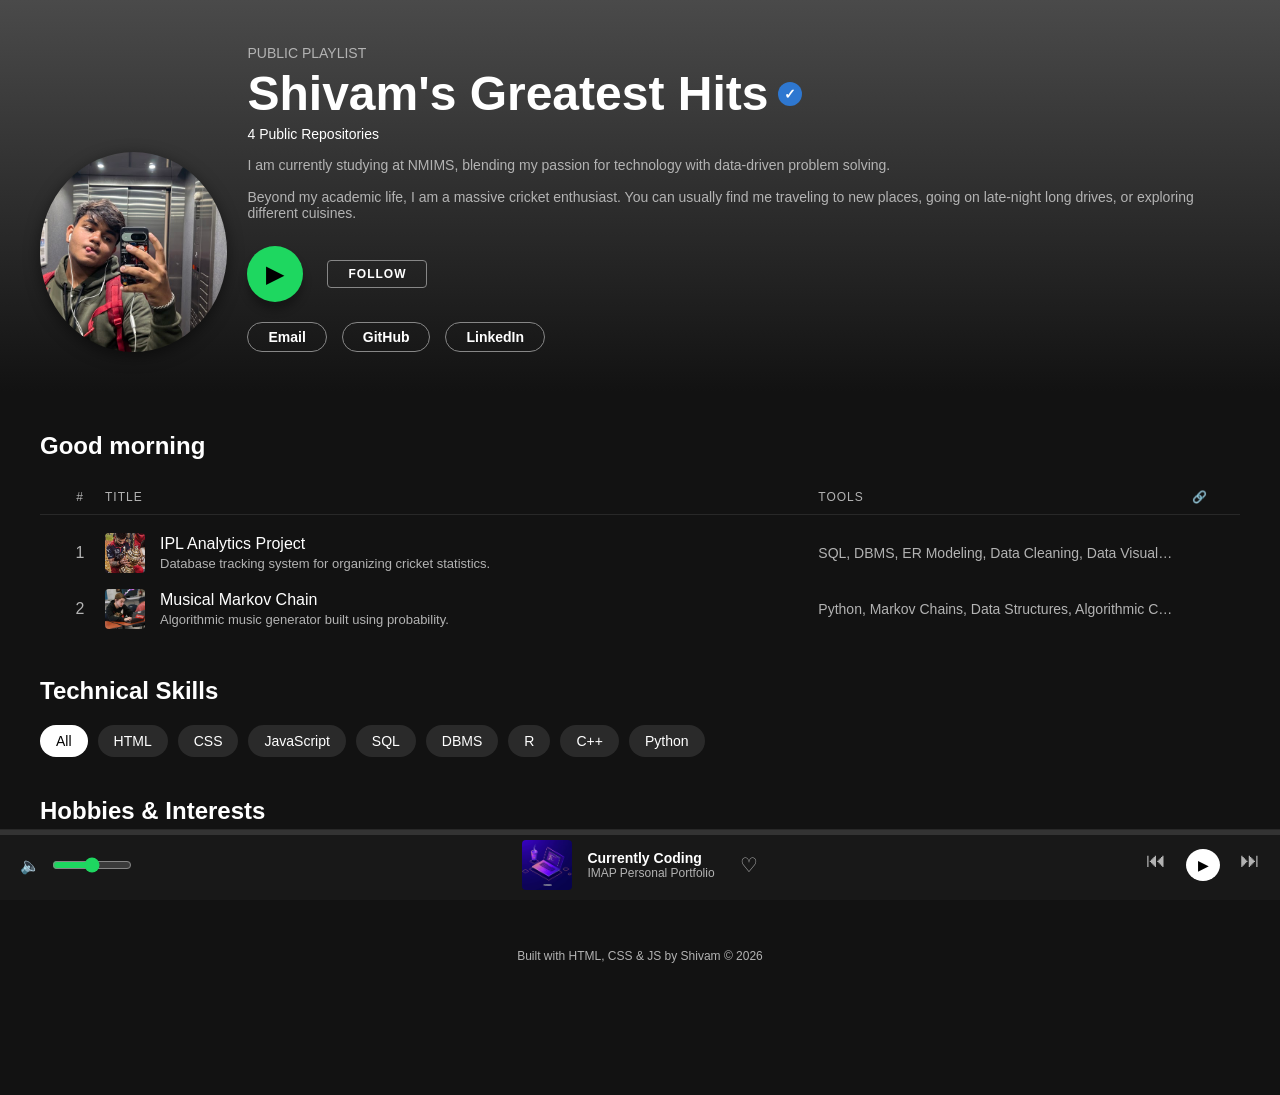
==== commit eea55c06: "Add files via upload" ====
--- a/index.html
+++ b/index.html
@@ -51,7 +51,7 @@
         </div>
 
         <div class="tracklist">
-            <!-- Project 1 (Now points to the relative local/GitHub file path) -->
+            <!-- Project 1 (IPL Analytics) -->
             <div class="track" onclick="window.location.href='ipl-project.html'">
                 <div class="track-num">1</div>
                 <div class="track-title-container">
@@ -61,12 +61,13 @@
                         <p class="track-desc-text">Database tracking system for organizing cricket statistics.</p>
                     </div>
                 </div>
-                <div class="track-tools">SQL, DBMS</div>
+                <!-- Updated Tools List -->
+                <div class="track-tools">SQL, DBMS, ER Modeling, Data Cleaning, Data Visualization</div>
                 <div class="track-link" title="Open Project Page">↗</div>
             </div>
 
-            <!-- Project 2 (Still opens GitHub in a pop-up window) -->
-           <div class="track" onclick="window.location.href='markov-project.html'">
+            <!-- Project 2 (Musical Markov Chain) -->
+            <div class="track" onclick="window.location.href='markov-project.html'">
                 <div class="track-num">2</div>
                 <div class="track-title-container">
                     <img src="music_markov.jpg" alt="Project Art" class="track-img">
@@ -75,8 +76,9 @@
                         <p class="track-desc-text">Algorithmic music generator built using probability.</p>
                     </div>
                 </div>
-                <div class="track-tools">Python, Markov Chains</div>
-                <div class="track-link" title="Open GitHub Repo">↗</div>
+                <!-- Updated Tools List -->
+                <div class="track-tools">Python, Markov Chains, Data Structures, Algorithmic Composition, Pattern Analysis</div>
+                <div class="track-link" title="Open Project Page">↗</div>
             </div>
         </div>
 
--- a/style.css
+++ b/style.css
@@ -264,56 +264,99 @@
 
 .player-controls span:hover { color: white; }
 
-/* Mobile Responsiveness */
+/* Custom Spotify-style Scrollbar */
+::-webkit-scrollbar {
+    width: 12px;
+}
+::-webkit-scrollbar-track {
+    background: #121212; 
+}
+::-webkit-scrollbar-thumb {
+    background: #5a5a5a; 
+    border-radius: 10px;
+    border: 3px solid #121212; /* Creates padding around the thumb */
+}
+::-webkit-scrollbar-thumb:hover {
+    background: #b3b3b3; 
+}
+
+.actions a:hover, #follow-btn:hover {
+    border-color: white !important;
+    transform: scale(1.02);
+}
+
+/* Custom Spotify Green Text Selection */
+::selection {
+    background-color: #1ed760;
+    color: #000000;
+}
+
+/* ------------------------------------------- */
+/* NEW: Mobile Responsiveness & Layout Fixes   */
+/* ------------------------------------------- */
 @media (max-width: 600px) {
+    body { 
+        overflow-x: hidden; /* Strictly prevents left-to-right scrolling */
+    }
+    
     .playlist-header {
         flex-direction: column;
         align-items: center;
         text-align: center;
-        padding: 20px;
-    }
-    .playlist-info h1 { font-size: 2rem; }
-    .tracklist-container { padding: 15px; }
+        padding: 20px 10px;
+    }
+    
+    /* Shrinks the massive 4.5rem inline titles on project pages */
+    .playlist-info h1 { 
+        font-size: 2.2rem !important; 
+        letter-spacing: -1px !important;
+        line-height: 1.2;
+        white-space: normal !important;
+    }
+    
+    .tracklist-container { padding: 15px 10px; }
+    
+    /* Fixes grid for the main portfolio page */
+    .tracklist-header {
+        grid-template-columns: 25px 1.5fr 1fr 20px !important;
+        font-size: 10px;
+        padding: 10px 5px;
+    }
+    .track {
+        grid-template-columns: 25px 1.5fr 1fr 20px !important;
+        padding: 10px 5px;
+        gap: 8px;
+    }
+    
+    /* Fixes grid specifically for the project pages to show the 3rd column */
+    div[style*="1fr 1fr"] {
+        grid-template-columns: 25px 1fr 1fr !important;
+        gap: 10px !important;
+    }
+
+    /* Shows the tools/application text and lets it wrap beautifully */
+    .track-tools { 
+        display: block !important; 
+        white-space: normal; 
+        font-size: 11px;
+        line-height: 1.4;
+    }
+
+    /* Lets long titles wrap instead of getting cut off */
+    .track-title-text {
+        white-space: normal;
+        font-size: 13px !important;
+        line-height: 1.2;
+    }
+    
+    .track-desc-text {
+        white-space: normal;
+        font-size: 11px;
+    }
     
     /* Adjusts bottom bar for mobile screens */
     .playing-info h4 { font-size: 12px; }
     .playing-info p { font-size: 10px; }
     .player-controls { gap: 10px; font-size: 16px; }
     .mini-art { width: 40px; height: 40px; }
-    
-    /* Adjusts new tracklist for mobile screens */
-    .tracklist-header {
-        grid-template-columns: 30px 1fr 0px 30px; /* Hides Tools on mobile */
-    }
-    .track {
-        grid-template-columns: 30px 1fr 0px 30px;
-    }
-    .track-tools { display: none; } /* Hides Tools column on small screens */
-}
-
-/* Custom Spotify-style Scrollbar */
-::-webkit-scrollbar {
-    width: 12px;
-}
-::-webkit-scrollbar-track {
-    background: #121212; 
-}
-::-webkit-scrollbar-thumb {
-    background: #5a5a5a; 
-    border-radius: 10px;
-    border: 3px solid #121212; /* Creates padding around the thumb */
-}
-::-webkit-scrollbar-thumb:hover {
-    background: #b3b3b3; 
-}
-
-.actions a:hover, #follow-btn:hover {
-    border-color: white !important;
-    transform: scale(1.02);
-}
-
-/* Custom Spotify Green Text Selection */
-::selection {
-    background-color: #1ed760;
-    color: #000000;
 }
